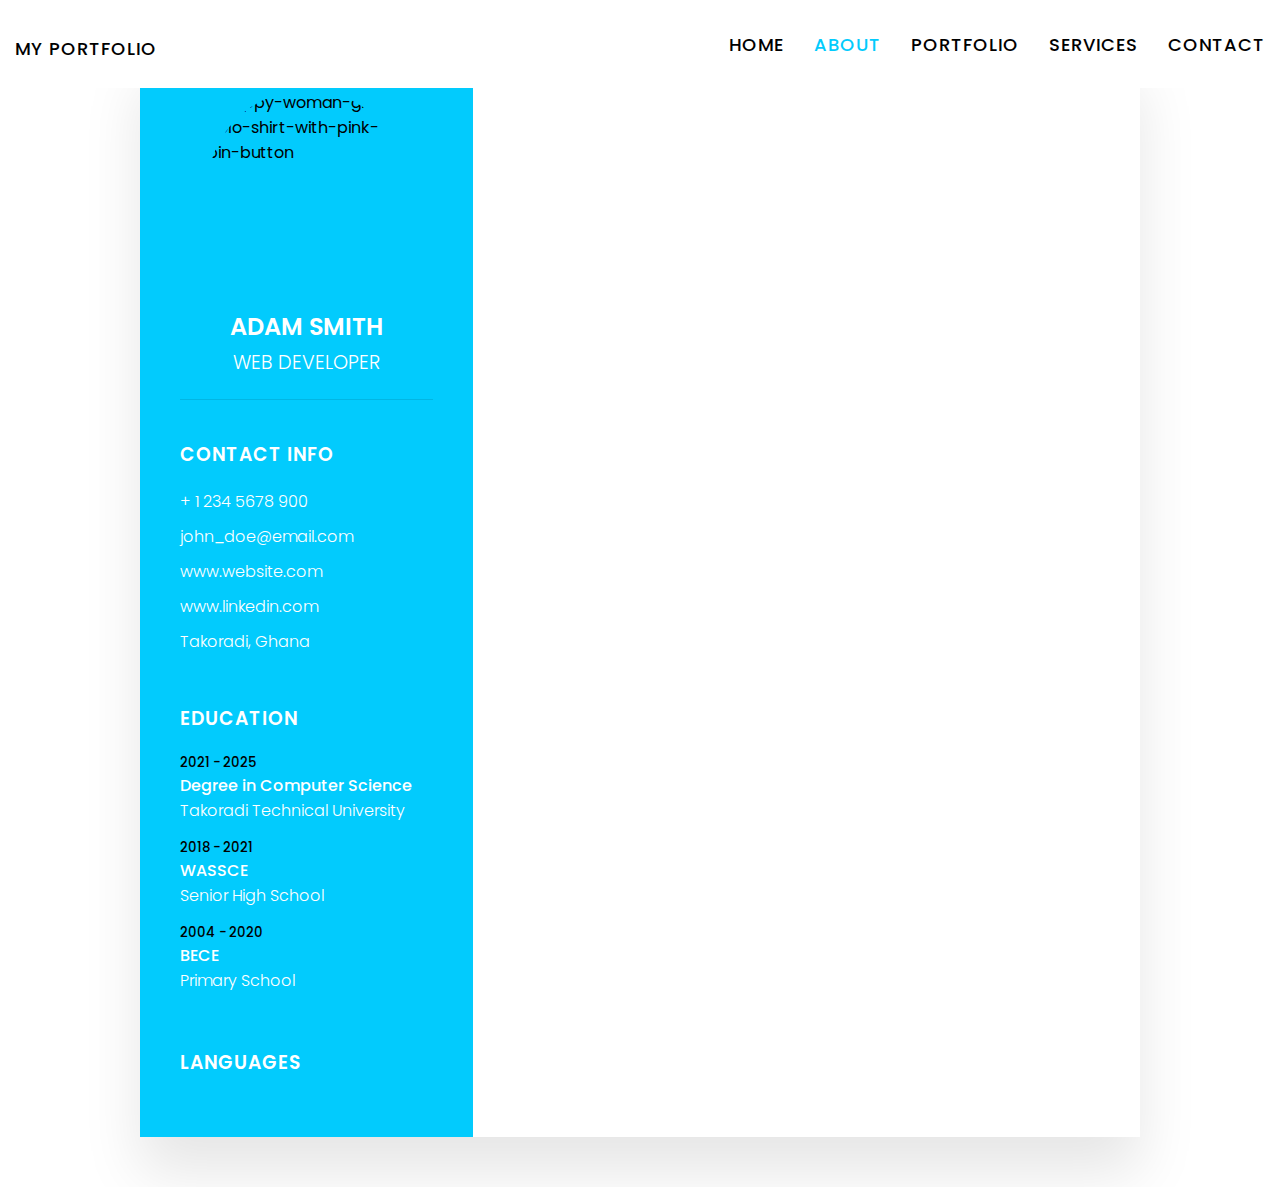
==== src/about.html @ 636af50a "commit" ====
<!DOCTYPE html>
<html lang="en">
<head>
    <meta charset="UTF-8">
    <meta http-equiv="X-UA-Compatible" content="IE=edge">
    <meta name="viewport" content="width=device-width, initial-scale=1.0">

    <link rel="stylesheet" href="./src/evo-calendar.min.css">
    <link rel="stylesheet" href="./src/evo-calendar.midnight-blue.min.css">
    <link rel="stylesheet" href="./about.css">
    <title>Document</title>
</head>
<body>
       
  <nav class = "nav">
      <div class = "container">
         <h1 class = "Logo"><a href = "#">MY PORTFOLIO</a></h1>
         <ul> 
          <li><a  href="../index.html" class = "">Home</a></li>
          <li><a  href="./src/about.html" class="current">About</a></li>
          <li><a  href="#home">Portfolio</a></li>
          <li><a  href="#home">Services</a></li>
          <li><a  href="#home">Contact</a></li>
          
         </ul>
      </div>

  </nav>


        
    

    <div class="big">
        <div class="left_Side">
          <div class="profileText">
             <div class="imgBx">
               <img src="../asset/happy-woman-gray-polo-shirt-with-pink-pin-button.jpg" alt="happy-woman-gray-polo-shirt-with-pink-pin-button">   
             </div>
             <h2>Adam Smith <br><span>Web Developer</span></h2>
          </div>

        <div class="contactInfo">
        <h3 class="title">Contact Info</h3>
        <ul>
            <li>
                <span class="icon"></span>
                <span class="icontext">+ 1 234 5678 900</span>
            </li>
            <li>
                <span class="icon"></span>
                <span class="icontext"> john_doe@email.com</span>
            </li>
            <li>
                <span class="icon"></span>
                <span class="icontext">www.website.com</span>
            </li>
            <li>
                <span class="icon"></span>
                <span class="icontext">www.linkedin.com</span>
            </li>
            <li>
                <span class="icon"></span>
                <span class="icontext"> Takoradi, Ghana</span>
            </li>
        </ul>
        </div>


        
        <div class="contactInfo education">
            <h3 class="title">Education</h3>
            <ul>
                <li>
                   <h5>2021 - 2025</h5>
                    <h4>Degree in Computer Science</h4>
                    <h4>Takoradi Technical University</h4>
                </li>
                <li>
                    <h5>2018 - 2021</h5>
                     <h4>WASSCE</h4>
                     <h4>Senior High School</h4>
                 </li>
                 <li>
                    <h5>2004 - 2020</h5>
                     <h4>BECE</h4>
                     <h4>Primary School</h4>
                 </li>
            </ul>
            </div>




            <div class="contactInfo languag">
                <h3 class="title">Languages</h3>
                <ul>
                    <li></li>
                </ul>
            </div>

        </div>


        <div class="right_Side"></div>
    </div>

   






   
<script src="../script.js"></script>
</body>
</html>
---- src/about.css ----
@import url('https://fonts.googleapis.com/css2?family=Antonio:wght@500&family=League+Spartan&family=Poppins:wght@200;300;400;500;800&display=swap');



*, ::before, ::after{
  box-sizing: border-box;
  margin: 0;
  padding: 0;
  font-family: 'poppins';
}


body{


  display: flex;
  justify-content: center;
  align-items: center;
  min-height: 100vh;


  

}




.nav{
  position: fixed;
  background-color: rgb(255, 255, 255);
  top: 0;
  right: 0;
  left: 0;
  transition: all 0.3s ease-in-out;
  z-index: 9999;
}



.nav .container{
  display: flex;
  justify-content: space-between;
  align-items: center; 
  padding: 20px 0;
  transition: all 0.3s ease-in-out;
}


h1 .logo a{
  font-size: 25px;
  font-weight: 700;
}


.nav ul {
  display: flex;
  list-style-type: none;
  align-items: center;
  justify-content: center;
}

.nav a {
  color : rgb(0, 0, 0);
  text-decoration: none;
  padding: 7px 15px;
  transition: all 0.3s ease-in-out;
  font-size: 18px;
  font-weight: 500;
  letter-spacing: 1px;
  text-transform: uppercase;
  font-family: 'Poppins';
}

.nav.active{
  background-color: #fff;
  box-shadow:0 2px 10px rgb(0, 0, 0, 0.3);
}

.nav.nav.active a{
  color: #000;
}

.nav.nav.active .container{
  padding: 10px 0;
}


.nav a.current,
.nav a:hover{
  color: #02cbfd;

}



a {
  text-decoration: none;
}

.big{
    position: relative;
    width: 100%;
    max-width: 1000px;
    min-height: 1000px;
    margin: 50px;
    background: red;
    display: grid;
    grid-template-columns: 1fr 2fr;
    box-shadow: 0 35px 55px rgba(0,0,0,0.1);
}


.big .left_Side{
    position: relative;
    background: #02cbfd;
    padding: 40px;
}

.big .right_Side{
    position: relative;
    background: white;
    padding: 40px;
}

/* .imgBx img{
    width: 200px;
    height: 200px;
} */

.profileText{
    position: relative;
    display: flex;
    flex-direction: column;
    align-items: center;
    padding-bottom: 20px;
    border-bottom: 1px solid rgba(0,0,0,0.1);
}

.profileText .imgBx{
    position: relative;
    width: 200px;
    height: 200px;
    border-radius: 50%;
    overflow: hidden;
} 


.profileText .imgBx img{
    position: absolute;
    top:0;
    left: 0;
    width: 100%;
    height: 100%;
    object-fit: cover;
}

.profileText h2{
    color: #fff;
    font-size: 1.5em;
    margin-top: 20px;
    text-transform: uppercase;
    text-align: center;
    font-family: 'poppins';
    font-weight: 600;
    line-height: 1.4em;
}

.profileText h2 span {
    font-size: 0.8em;
    font-weight: 300;
}


.contactInfo{
    padding-top: 40px;
}

.title{
    color: #fff;
    text-transform: uppercase;
    font-weight: 600;
    letter-spacing: 1px;
    margin-bottom: 20px ;

}

.contactInfo ul{
    position: relative;
}


.contactInfo ul li{
    list-style: none;
    position: relative;
    margin: 10px 0;
    cursor: pointer;
} 


.contactInfo ul li span{
    color: #fff;
    font-weight: 300;
}


.contactInfo.education li{

    margin-bottom: 15px;
}

.contactInfo.education h5{
    color: #000000;
    font-weight: 500;
}

.contactInfo.education h4:nth-child(2){
    color: #fff;
    font-weight: 500;
}

.contactInfo.education h4{
    color: #fff;
    font-weight: 300;
}
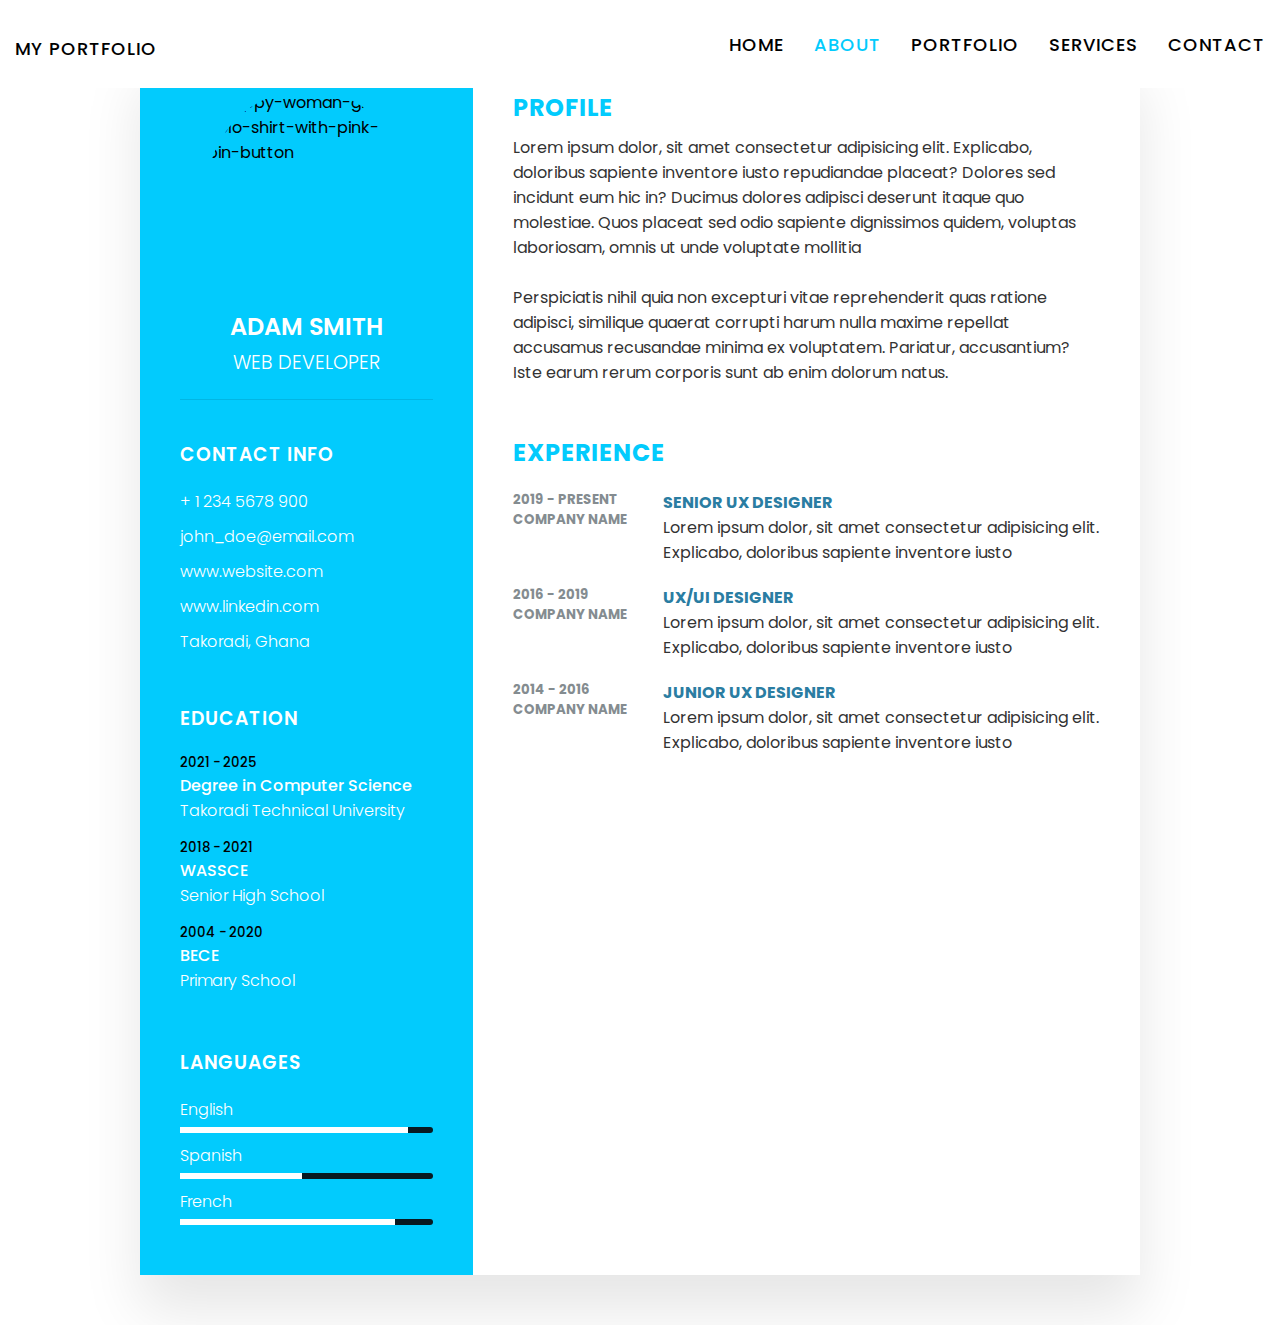
==== commit 32c6f8f0: "commit" ====
--- a/src/about.html
+++ b/src/about.html
@@ -92,17 +92,74 @@
 
 
 
-            <div class="contactInfo languag">
+            <div class="contactInfo language">
                 <h3 class="title">Languages</h3>
                 <ul>
-                    <li></li>
+                    <li>
+                        <span class="text">English</span>
+                        <span class="percent">
+                            <div style="width: 90%;"></div>
+                        </span>
+                    </li>
+                    <li>
+                        <span class="text">Spanish</span>
+                        <span class="percent">
+                            <div style="width: 48%;"></div>
+                        </span>
+                    </li>
+                    <li>
+                        <span class="text">French</span>
+                        <span class="percent">
+                            <div style="width: 85%;"></div>
+                        </span>
+                    </li>
                 </ul>
             </div>
 
         </div>
 
 
-        <div class="right_Side"></div>
+        <div class="right_Side">
+            <div class="about">
+                <h2 class="title2">Profile</h2>
+                <p>Lorem ipsum dolor, sit amet consectetur adipisicing elit. Explicabo, doloribus sapiente inventore iusto repudiandae placeat? Dolores sed incidunt eum hic in? Ducimus dolores adipisci deserunt itaque quo molestiae. Quos placeat sed odio sapiente dignissimos quidem, voluptas laboriosam, omnis ut unde voluptate mollitia<br><br> Perspiciatis nihil quia non excepturi vitae reprehenderit quas ratione adipisci, similique quaerat corrupti harum nulla maxime repellat accusamus recusandae minima ex voluptatem. Pariatur, accusantium? Iste earum rerum corporis sunt ab enim dolorum natus.</p>
+            </div>
+
+   <div class="about">
+    <h2 class="title2">EXPERIENCE</h2>
+      <div class="comboBox">
+        <div class="year_company">
+            <h5>2019 - Present</h5>
+            <h5>Company Name</h5>
+        </div>
+        <div class="text">
+            <h4>Senior UX Designer</h4>
+            <p>Lorem ipsum dolor, sit amet consectetur adipisicing elit. Explicabo, doloribus sapiente inventore iusto</p>
+        </div>
+      </div>
+      <div class="comboBox">
+        <div class="year_company">
+            <h5>2016 - 2019</h5>
+            <h5>Company Name</h5>
+        </div>
+        <div class="text">
+            <h4>UX/UI Designer</h4>
+            <p>Lorem ipsum dolor, sit amet consectetur adipisicing elit. Explicabo, doloribus sapiente inventore iusto</p>
+        </div>
+      </div>
+      <div class="comboBox">
+        <div class="year_company">
+            <h5>2014 - 2016</h5>
+            <h5>Company Name</h5>
+        </div>
+        <div class="text">
+            <h4>Junior UX Designer</h4>
+            <p>Lorem ipsum dolor, sit amet consectetur adipisicing elit. Explicabo, doloribus sapiente inventore iusto</p>
+        </div>
+      </div>
+   </div>
+
+        </div>
     </div>
 
    
--- a/src/about.css
+++ b/src/about.css
@@ -223,4 +223,72 @@
 .contactInfo.education h4{
     color: #fff;
     font-weight: 300;
+} 
+
+.contactInfo.language .percent{
+   position: relative;
+   width: 100%;
+   height: 6px;
+   background: #081921;
+   display: block;
+   margin-top: 5px;
+   border-radius: 10px;
+}
+
+.contactInfo.language .percent div{
+    position: absolute;
+    top:0;
+    left:0;
+    height: 100%;
+    background: #fff;
+}
+
+.about{
+    margin-bottom:50px;
+}
+
+.about:last-child{
+    margin-bottom: o;
+}
+
+.title2{
+    color: #02cbfd;
+    text-transform: uppercase;
+    letter-spacing: 1px;
+    margin-bottom: 10px;
+
+}
+
+
+p{
+    color: #333;
+}
+
+.about .comboBox{
+    display: flex;
+    flex-direction: row;
+    margin: 20px 0;
+}
+
+
+.about .comboBox .year_company{
+    min-width: 150px;
+}
+
+
+.about .comboBox .year_company h5{
+  
+    text-transform: uppercase;
+    color: #848c90;
+    
+
+
+}
+
+
+.about .comboBox .text h4{
+text-transform: uppercase;
+color: #2a7da2;
+font-size: 16px;
+
 }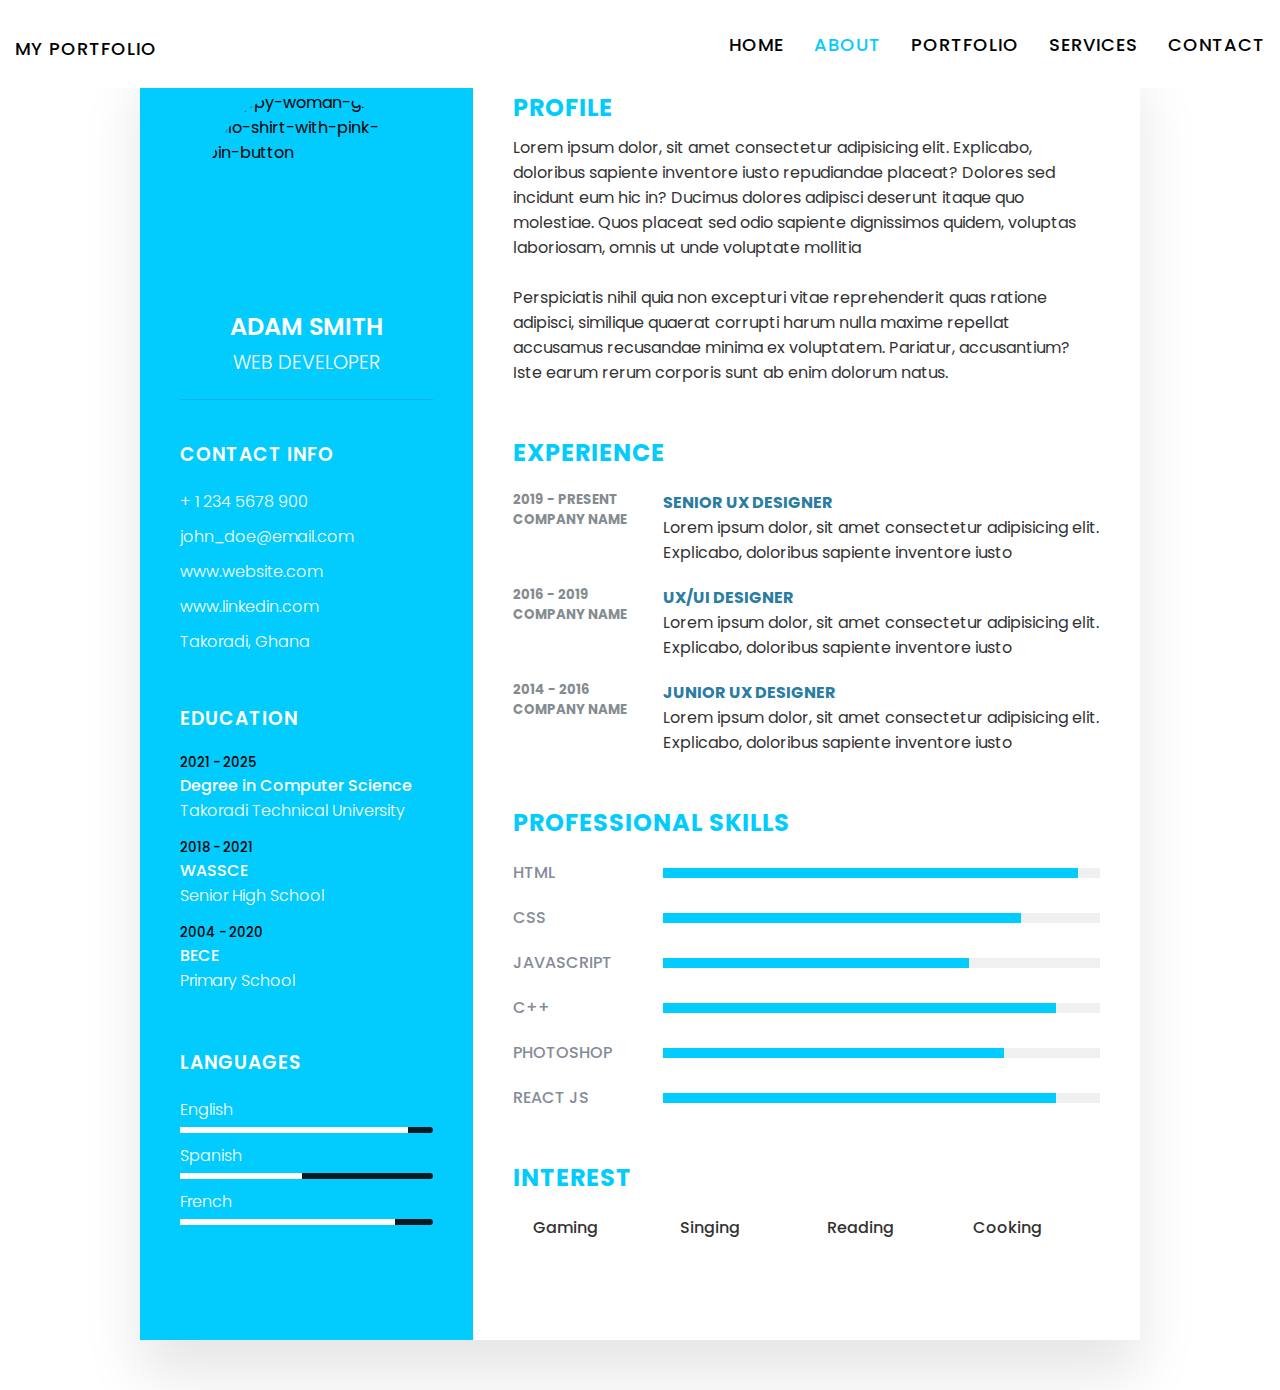
==== commit f621ea55: "commit" ====
--- a/src/about.html
+++ b/src/about.html
@@ -5,9 +5,15 @@
     <meta http-equiv="X-UA-Compatible" content="IE=edge">
     <meta name="viewport" content="width=device-width, initial-scale=1.0">
 
-    <link rel="stylesheet" href="./src/evo-calendar.min.css">
-    <link rel="stylesheet" href="./src/evo-calendar.midnight-blue.min.css">
+    
     <link rel="stylesheet" href="./about.css">
+    
+    <link rel="stylesheet" href="https://unicons.iconscout.com/release/v4.0.0/css/line.css"/>
+    <link rel="preconnect" href="https://fonts.googleapis.com">
+<link rel="preconnect" href="https://fonts.gstatic.com" crossorigin>
+<link href="https://fonts.googleapis.com/css2?family=Poppins&display=swap" rel="stylesheet">
+    <link href = "//maxcdn.bootstrapcdn.com/font-awesome/4.1.o/css/font-awesome.mim.css" rel="stylesheet">
+    <link rel="stylesheet" href="https://cdnjs.cloudflare.com/ajax/libs/font-awesome/4.7.0/css/font-awesome.css" integrity="sha512-5A8nwdMOWrSz20fDsjczgUidUBR8liPYU+WymTZP1lmY9G6Oc7HlZv156XqnsgNUzTyMefFTcsFH/tnJE/+xBg==" crossorigin="anonymous" referrerpolicy="no-referrer" />
     <title>Document</title>
 </head>
 <body>
@@ -159,6 +165,60 @@
       </div>
    </div>
 
+     <div class="about skills">
+        <h2 class="title2">professional Skills</h2>
+        <div class = "comboBox">
+            <h4>html</h4>
+            <div class="percent">
+                <div style="width: 95%;"></div>
+            </div>
+        </div>
+        <div class = "comboBox">
+            <h4>css</h4>
+            <div class="percent">
+                <div style="width: 82%;"></div>
+            </div>
+        </div>
+        <div class = "comboBox">
+            <h4>Javascript</h4>
+            <div class="percent">
+                <div style="width: 70%;"></div>
+            </div>
+        </div>
+        <div class = "comboBox">
+            <h4>C++</h4>
+            <div class="percent">
+                <div style="width: 90%;"></div>
+            </div>
+        </div>
+        <div class = "comboBox">
+            <h4>PhotoShop</h4>
+            <div class="percent">
+                <div style="width: 78%;"></div>
+            </div>
+        </div>
+        <div class = "comboBox">
+            <h4>React JS</h4>
+            <div class="percent">
+                <div style="width: 90%;"></div>
+            </div>
+        </div>
+     </div>
+
+     <div class="about interest">
+        <h2 class="title2">interest</h2>
+        <ul>
+            <li><iconify-icon class="fa" icon="fa:gamepad"></iconify-icon>Gaming</li>
+            
+
+            <li><iconify-icon class="fa" icon="clarity:microphone-solid"></iconify-icon></i>Singing</li>
+            <li><iconify-icon class="fa" icon="wpf:books"></iconify-icon>Reading</li>
+            <li><iconify-icon class="fa"icon="dashicons:food"></iconify-icon>Cooking</li>
+        </ul>
+        </div>
+
+
+
         </div>
     </div>
 
@@ -169,7 +229,7 @@
 
 
 
-   
+<script src="https://code.iconify.design/iconify-icon/1.0.7/iconify-icon.min.js"></script>   
 <script src="../script.js"></script>
 </body>
 </html>--- a/src/about.css
+++ b/src/about.css
@@ -291,4 +291,58 @@
 color: #2a7da2;
 font-size: 16px;
 
+}
+
+
+.skills .comboBox{
+    position: relative;
+    width: 100%;
+    display: grid;
+    grid-template-columns: 150px 1fr ;
+    justify-content: center;
+    align-items: center;
+}
+
+.skills .comboBox h4{
+    text-transform: uppercase;
+    color: #848c99;
+    font-weight: 500;
+}
+
+.skills .comboBox .percent{
+
+position: relative;
+width: 100%;
+height: 10px;
+background: #f0f0f0;
+}
+
+.skills .comboBox .percent div{
+    position: absolute;
+    top:0;
+    left: 0;
+    height: 100%;
+    background: #02cbfd;
+}
+
+.interest ul{
+    display: grid;
+    grid-template-columns: repeat(4,1fr);
+}
+
+
+.interest ul li{
+    list-style: none;
+    color: #333;
+    font-weight: 500;
+    margin: 10px 0;
+}
+
+
+.interest ul li .fa{
+    color: #03a9f4;
+    font-size: 18px;
+    width: 20px;
+
+
 }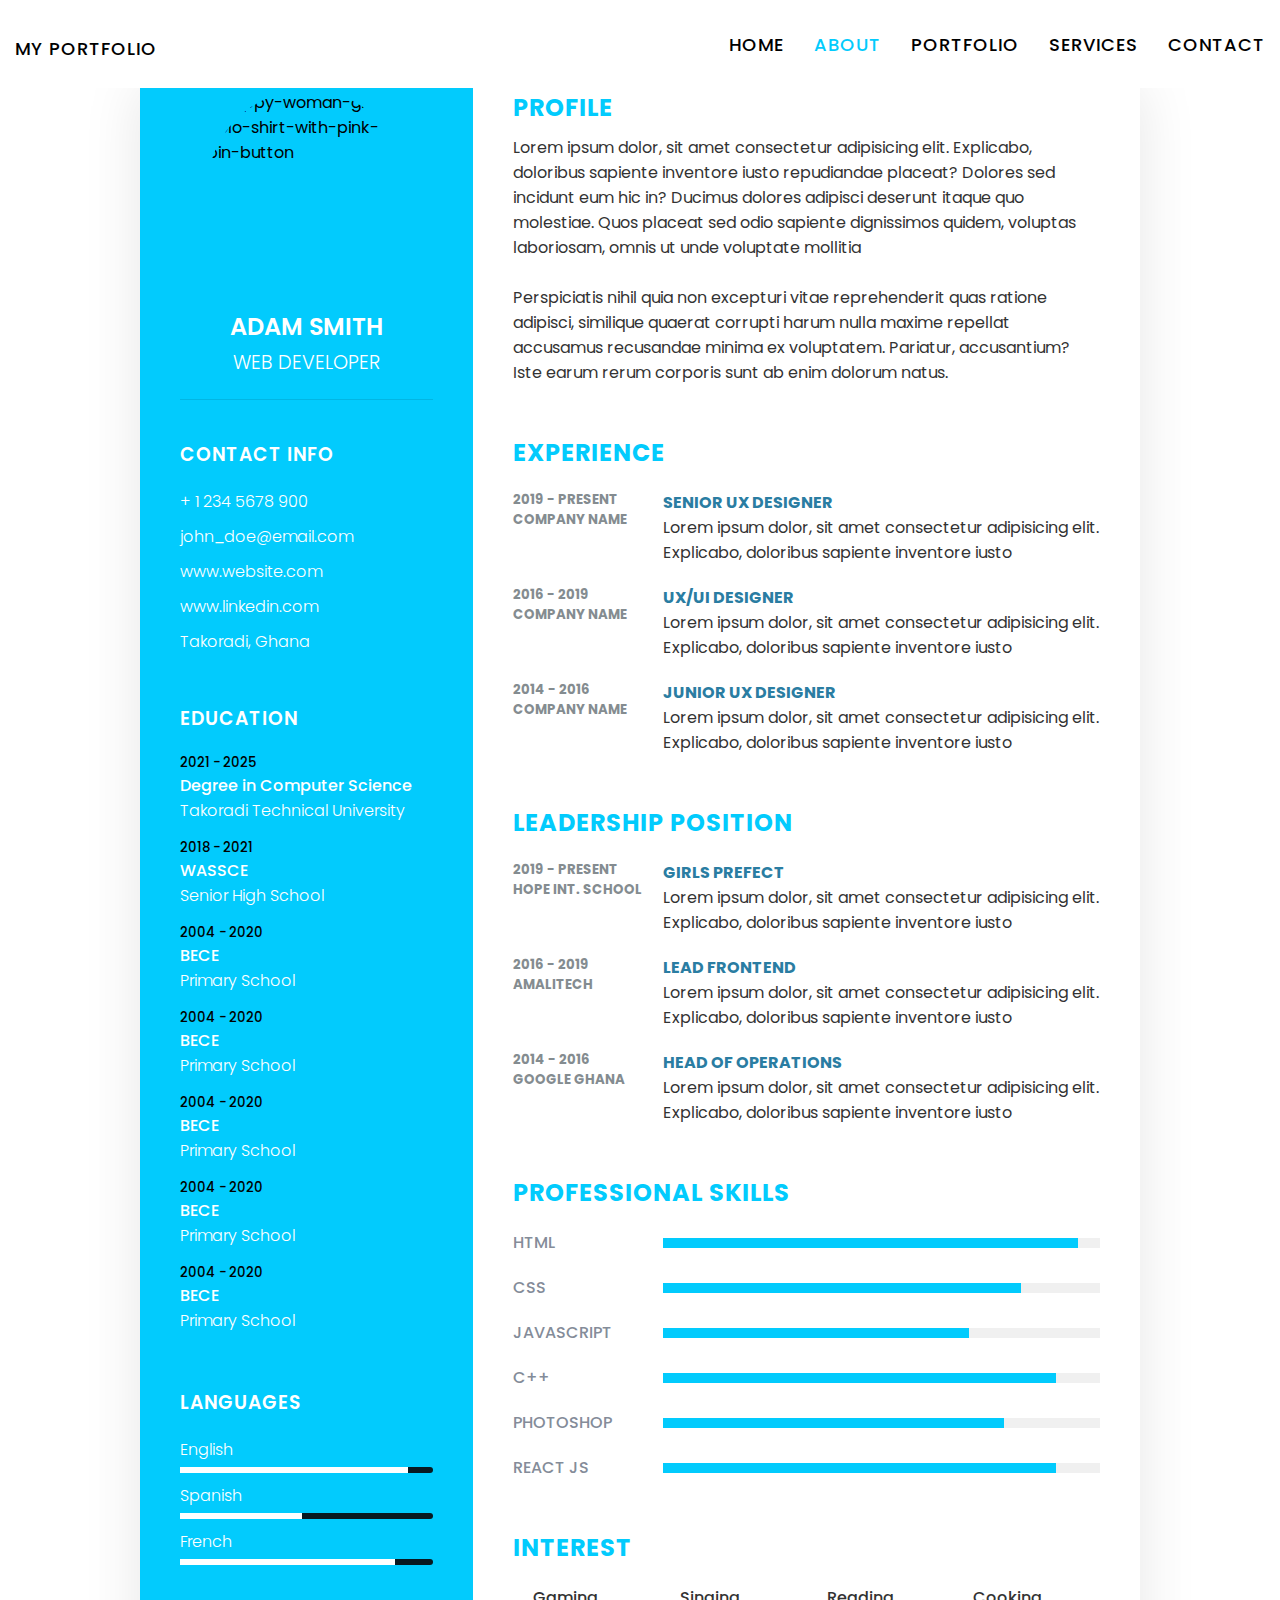
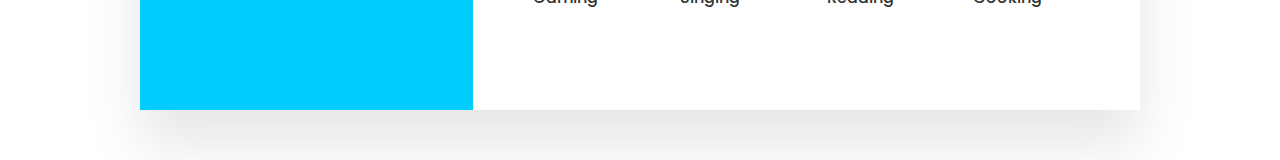
==== commit 3b8d6733: "commit" ====
--- a/src/about.html
+++ b/src/about.html
@@ -92,6 +92,25 @@
                      <h4>BECE</h4>
                      <h4>Primary School</h4>
                  </li>
+                 <li>
+                    <h5>2004 - 2020</h5>
+                     <h4>BECE</h4>
+                     <h4>Primary School</h4>
+                 </li>
+                 <li>
+                    <h5>2004 - 2020</h5>
+                     <h4>BECE</h4>
+                     <h4>Primary School</h4>
+                 </li>
+                 <li>
+                    <h5>2004 - 2020</h5>
+                     <h4>BECE</h4>
+                     <h4>Primary School</h4>
+                 </li><li>
+                    <h5>2004 - 2020</h5>
+                     <h4>BECE</h4>
+                     <h4>Primary School</h4>
+                 </li>
             </ul>
             </div>
 
@@ -165,6 +184,42 @@
       </div>
    </div>
 
+
+
+   <div class="about">
+    <h2 class="title2">LEADERSHIP POSITION</h2>
+      <div class="comboBox">
+        <div class="year_company">
+            <h5>2019 - Present</h5>
+            <h5>Hope Int. School</h5>
+        </div>
+        <div class="text">
+            <h4>GIRLS PREFECT</h4>
+            <p>Lorem ipsum dolor, sit amet consectetur adipisicing elit. Explicabo, doloribus sapiente inventore iusto</p>
+        </div>
+      </div>
+      <div class="comboBox">
+        <div class="year_company">
+            <h5>2016 - 2019</h5>
+            <h5>Amalitech</h5>
+        </div>
+        <div class="text">
+            <h4>LEAD FRONTEND </h4>
+            <p>Lorem ipsum dolor, sit amet consectetur adipisicing elit. Explicabo, doloribus sapiente inventore iusto</p>
+        </div>
+      </div>
+      <div class="comboBox">
+        <div class="year_company">
+            <h5>2014 - 2016</h5>
+            <h5>GOOGLE GHANA</h5>
+        </div>
+        <div class="text">
+            <h4>HEAD OF OPERATIONS</h4>
+            <p>Lorem ipsum dolor, sit amet consectetur adipisicing elit. Explicabo, doloribus sapiente inventore iusto</p>
+        </div>
+      </div>
+   </div>
+
      <div class="about skills">
         <h2 class="title2">professional Skills</h2>
         <div class = "comboBox">
@@ -208,7 +263,7 @@
      <div class="about interest">
         <h2 class="title2">interest</h2>
         <ul>
-            <li><iconify-icon class="fa" icon="fa:gamepad"></iconify-icon>Gaming</li>
+            <li><iconify-icon class="fa" icon="solar:gamepad-bold"></iconify-icon>Gaming</li>
             
 
             <li><iconify-icon class="fa" icon="clarity:microphone-solid"></iconify-icon></i>Singing</li>
--- a/src/about.css
+++ b/src/about.css
@@ -343,6 +343,6 @@
     color: #03a9f4;
     font-size: 18px;
     width: 20px;
-
+   
 
 }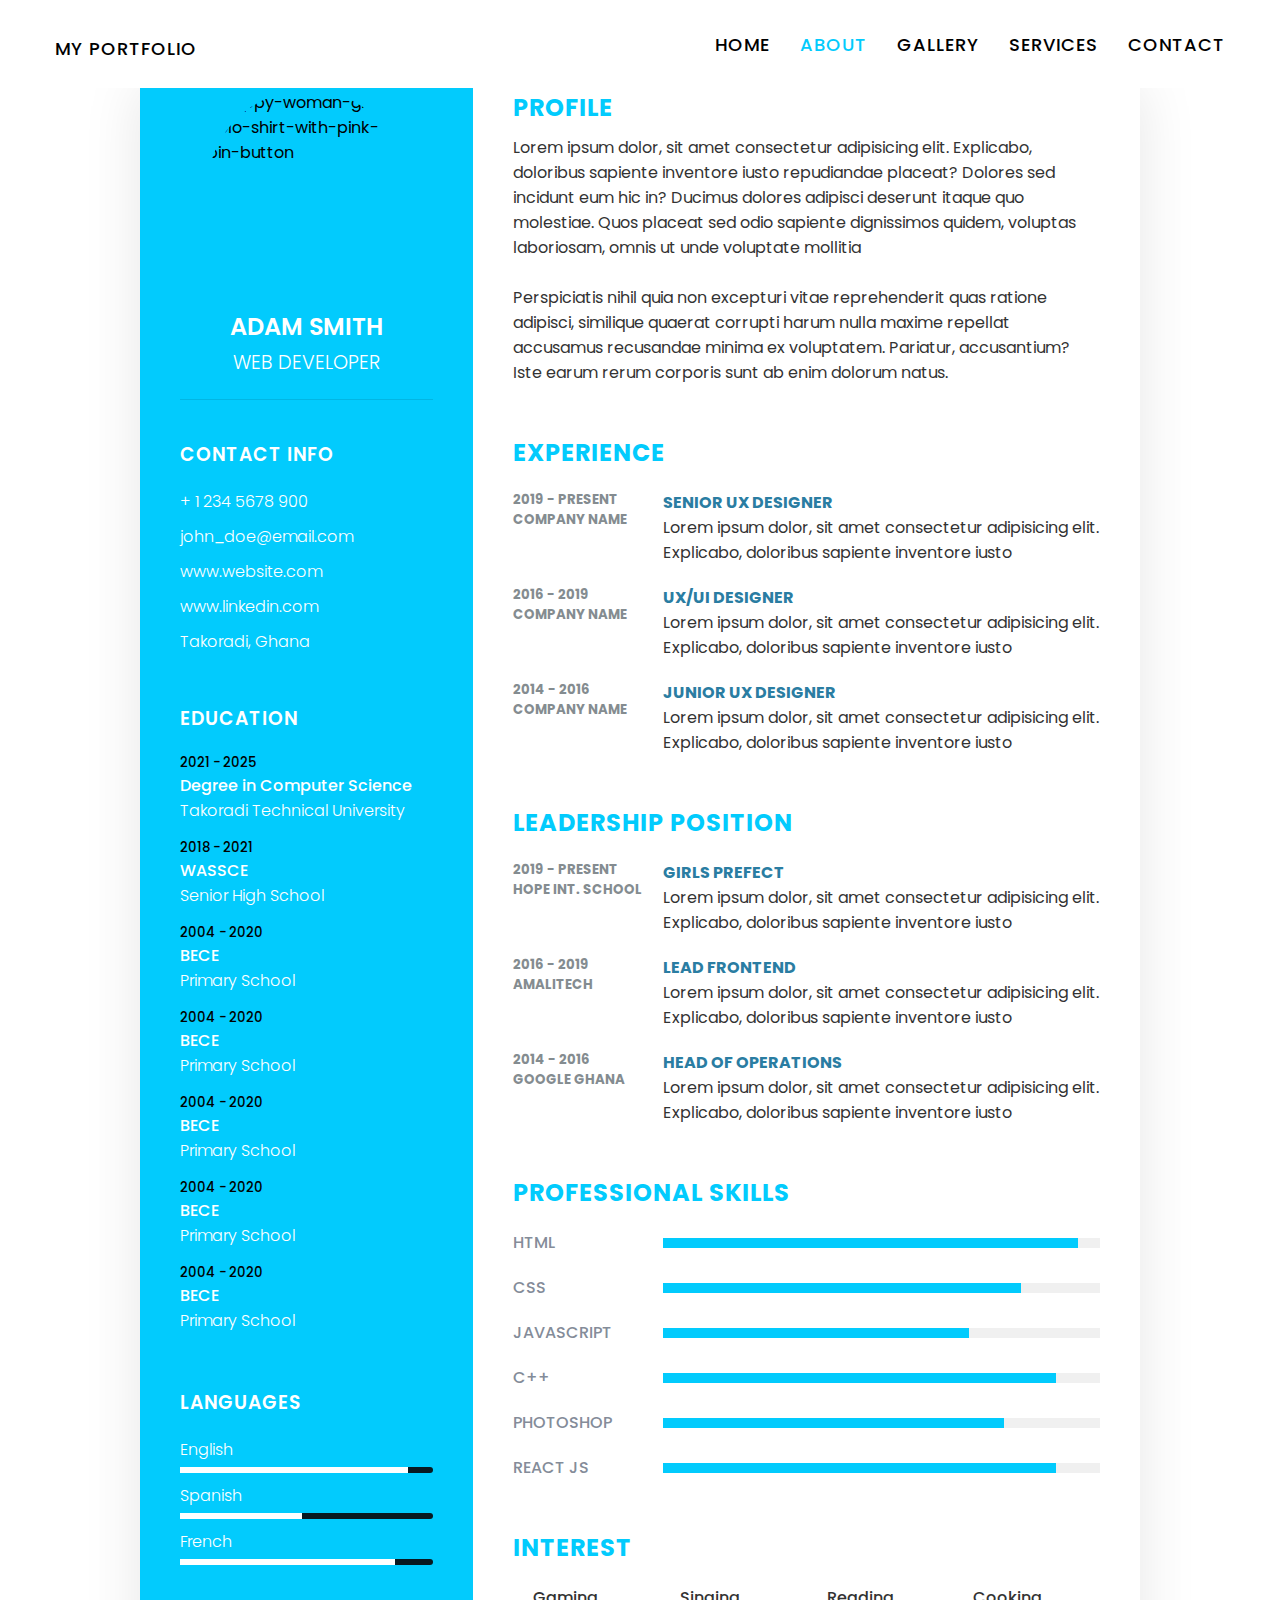
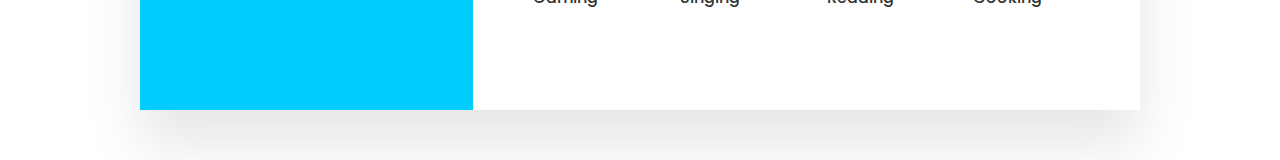
==== commit d3678259: "commit" ====
--- a/src/about.html
+++ b/src/about.html
@@ -24,7 +24,7 @@
          <ul> 
           <li><a  href="../index.html" class = "">Home</a></li>
           <li><a  href="./src/about.html" class="current">About</a></li>
-          <li><a  href="#home">Portfolio</a></li>
+          <li><a  href="./gallery.html">gallery</a></li>
           <li><a  href="#home">Services</a></li>
           <li><a  href="#home">Contact</a></li>
           
--- a/src/about.css
+++ b/src/about.css
@@ -23,6 +23,11 @@
   
 
 }
+
+.container{
+    max-width: 1200px;
+    margin: 0 auto;
+} 
 
 
 
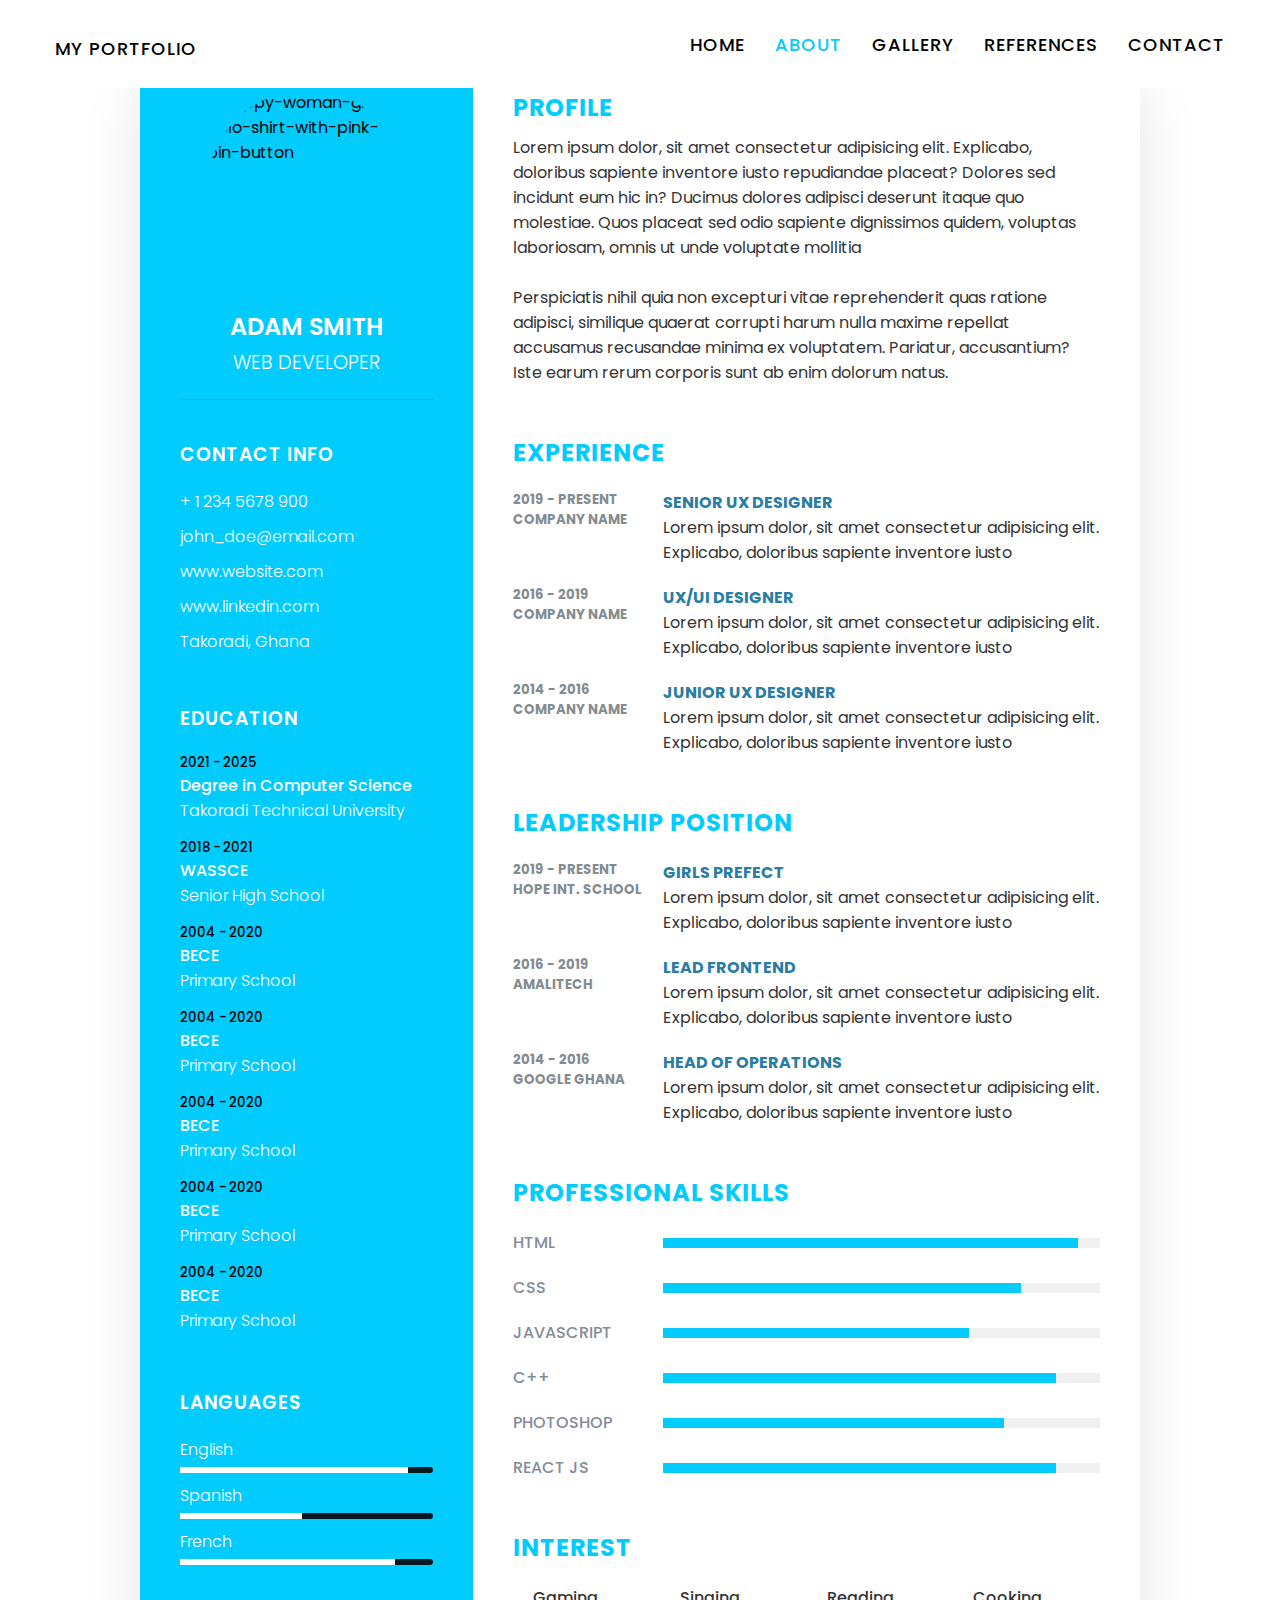
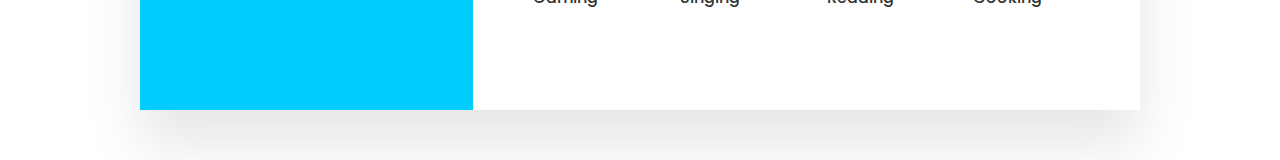
==== commit 967e2410: "commit" ====
--- a/src/about.html
+++ b/src/about.html
@@ -25,7 +25,7 @@
           <li><a  href="../index.html" class = "">Home</a></li>
           <li><a  href="./src/about.html" class="current">About</a></li>
           <li><a  href="./gallery.html">gallery</a></li>
-          <li><a  href="#home">Services</a></li>
+          <li><a  href="./references.html">references</a></li>
           <li><a  href="#home">Contact</a></li>
           
          </ul>
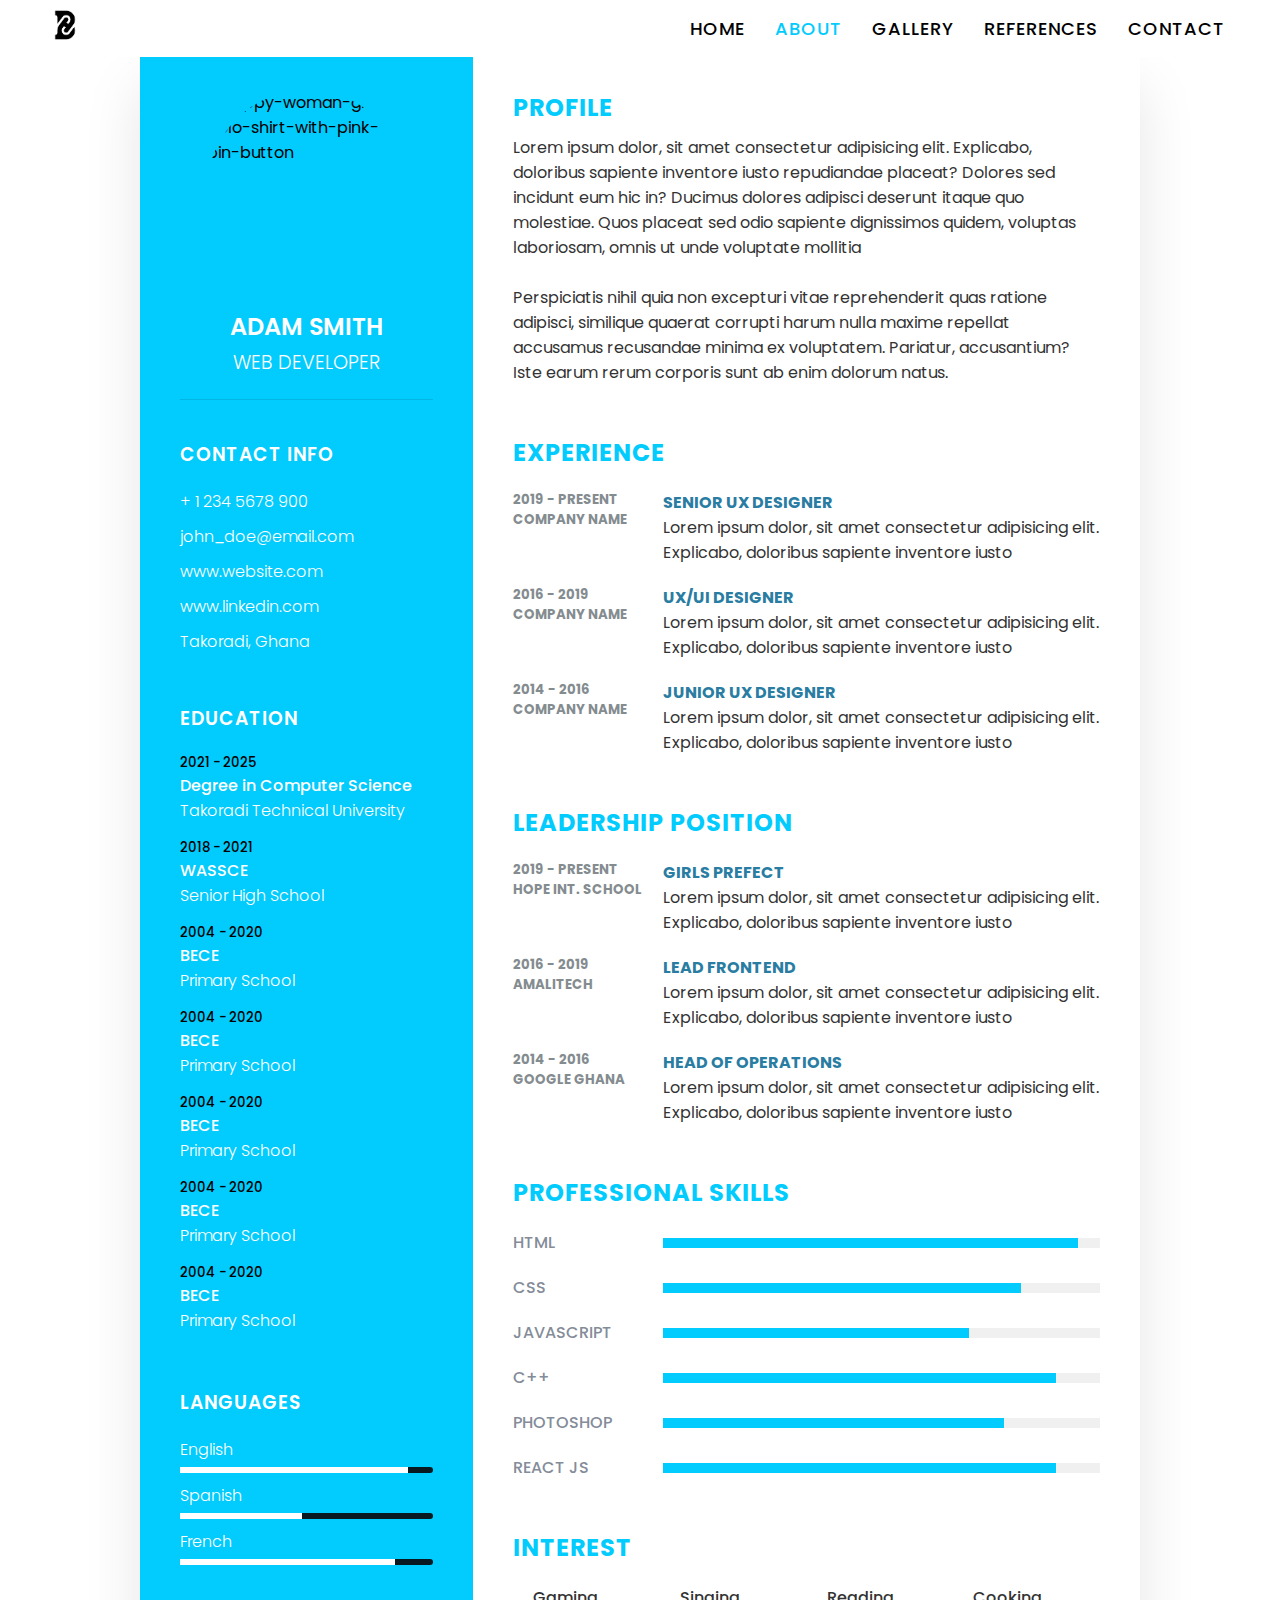
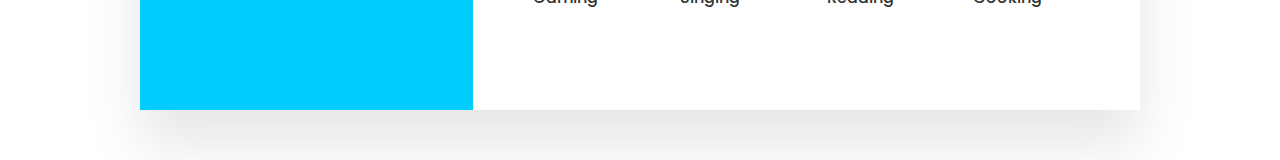
==== commit 91a94e27: "commit" ====
--- a/src/about.html
+++ b/src/about.html
@@ -20,13 +20,15 @@
        
   <nav class = "nav">
       <div class = "container">
-         <h1 class = "Logo"><a href = "#">MY PORTFOLIO</a></h1>
+        <div class="logo">
+            <img src="../asset/bb logo.png" alt="image">
+           </div>
          <ul> 
           <li><a  href="../index.html" class = "">Home</a></li>
           <li><a  href="./src/about.html" class="current">About</a></li>
           <li><a  href="./gallery.html">gallery</a></li>
           <li><a  href="./references.html">references</a></li>
-          <li><a  href="#home">Contact</a></li>
+          <li><a  href="./contact.html">Contact</a></li>
           
          </ul>
       </div>
--- a/src/about.css
+++ b/src/about.css
@@ -30,7 +30,10 @@
 } 
 
 
-
+.logo img{
+    width: 50px;
+  }
+  
 
 .nav{
   position: fixed;
@@ -48,7 +51,7 @@
   display: flex;
   justify-content: space-between;
   align-items: center; 
-  padding: 20px 0;
+  /* padding: 20px 0; */
   transition: all 0.3s ease-in-out;
 }
 
